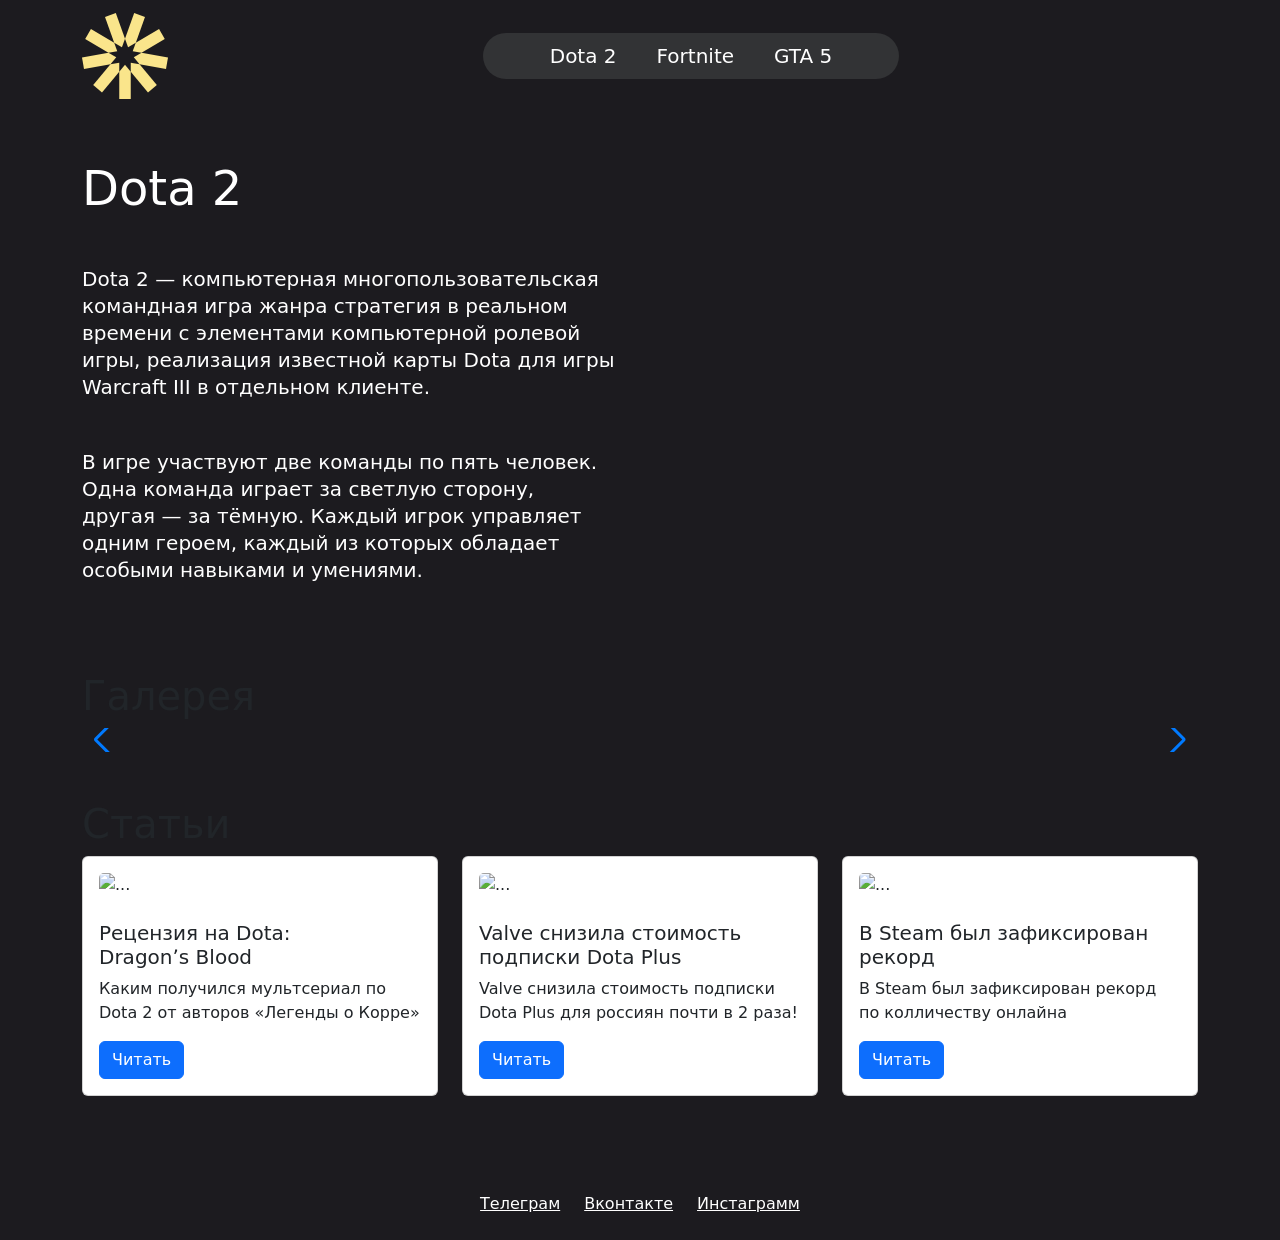
==== dota.html @ 769ca0dd "Update dota.html" ====
<!DOCTYPE html>
<html lang="en">
  <head>
    <meta charset="UTF-8">
    <meta http-equiv="X-UA-Compatible" content="IE=edge">
    <meta name="viewport" content="width=device-width, initial-scale=1.0">
    <title>Dota 2</title>
    <!-- Swiper CSS-->
    <link rel="stylesheet" href="https://cdn.jsdelivr.net/npm/swiper@8/swiper-bundle.min.css">
    <!-- Bootstrap CSS-->
    <link href="https://cdn.jsdelivr.net/npm/bootstrap@5.2.3/dist/css/bootstrap.min.css" rel="stylesheet" integrity="sha384-rbsA2VBKQhggwzxH7pPCaAqO46MgnOM80zW1RWuH61DGLwZJEdK2Kadq2F9CUG65" crossorigin="anonymous">
    <!-- Свой файл стилей-->
    <link rel="stylesheet" href="style.css">
  </head>
  <body> 
    <div class="container-xl p-0">
      <nav class="navbar navbar-expand-lg menu-bg">
        <div class="container-fluid"><a class="navbar-brand" href="index.html"><img class="logo" src="./img/logo.svg" width="86" height="86" alt=""></a>
          <button class="navbar-toggler menu-btn" type="button" data-bs-toggle="collapse" data-bs-target="#navbarNavAltMarkup" aria-controls="navbarNavAltMarkup" aria-expanded="false" aria-label="Переключатель навигации"><span class="navbar-toggler-icon"></span></button>
          <div class="collapse navbar-collapse justify-content-center" id="navbarNavAltMarkup">
            <div class="navbar-nav navigation"><a class="nav-link text-white fs-5" href="dota.html">Dota 2</a><a class="nav-link text-white fs-5 mx-4" href="fortnite.html">Fortnite</a><a class="nav-link text-white fs-5" href="gta.html">GTA 5</a></div>
          </div>
        </div>
      </nav>
    </div>
    <header>
      <div class="dota-box">
        <div class="container-xl p-0">
          <div class="container">
            <div class="row">
              <div class="col-xxl-6 col-xl-6 col-lg-6 col-md-12">
                <!-- Колонка для блока с текстом-->
                <div class="hero-section pt-5">
                  <h1 class="hero-title text-white m-0">Dota 2</h1>
                  <p class="hero-desc text-white my-5">Dota 2 — компьютерная многопользовательская командная игра жанра стратегия в реальном времени с элементами компьютерной ролевой игры, реализация известной карты Dota для игры Warcraft III в отдельном клиенте.</p>
                  <p class="hero-desc text-white">В игре участвуют две команды по пять человек. Одна команда играет за светлую сторону, другая — за тёмную. Каждый игрок управляет одним героем, каждый из которых обладает особыми навыками и умениями.</p>
                </div>
              </div>
            </div>
          </div>
        </div>
        <div class="img-mobile"><img src="./img/pic/dota-big.png" alt=""></div>
      </div>
    </header>
    <main>
      <section class="gallery pt-5">
        <div class="container-xl p-0">
          <div class="container">
            <h1 class="gallery-title">Галерея</h1>
            <!-- Swiper-->
            <div class="swiper mySwiper">
              <div class="swiper-wrapper">
                <div class="swiper-slide"><img src="./img/pic/slider/dota-slide-1.png" alt=""></div>
                <div class="swiper-slide"><img src="./img/pic/slider/dota-slide-2.png" alt=""></div>
              </div>
              <div class="swiper-button-next"></div>
              <div class="swiper-button-prev"></div>
            </div>
          </div>
        </div>
      </section>
      <section class="articles py-5">
        <div class="container-xl p-0">
          <div class="container">
            <h1 class="gallery-title">Статьи</h1>
            <div class="row">
              <div class="col-md-4">
                <div class="card">
                  <div class="card-body"><img class="card-img-top mb-4" src="./img/pic/articles/dota-article-1.png" alt="...">
                    <h5 class="card-title">Рецензия на Dota: <br> Dragonʼs Blood </h5>
                    <p class="card-text">Каким получился мультсериал по Dota 2 от авторов «Легенды о Корре» </p><a class="btn btn-primary" href="#">Читать</a>
                  </div>
                </div>
              </div>
              <div class="col-md-4">
                <div class="card">
                  <div class="card-body"><img class="card-img-top mb-4" src="./img/pic/articles/dota-article-2.png" alt="...">
                    <h5 class="card-title">Valve снизила стоимость подписки Dota Plus </h5>
                    <p class="card-text">Valve снизила стоимость подписки Dota Plus для россиян почти в 2 раза! </p><a class="btn btn-primary" href="#">Читать</a>
                  </div>
                </div>
              </div>
              <div class="col-md-4">
                <div class="card">
                  <div class="card-body"><img class="card-img-top mb-4" src="./img/pic/articles/dota-article-3.png" alt="...">
                    <h5 class="card-title">В Steam был зафиксирован рекорд </h5>
                    <p class="card-text">В Steam был зафиксирован рекорд по колличеству онлайна</p><a class="btn btn-primary" href="#">Читать</a>
                  </div>
                </div>
              </div>
            </div>
          </div>
        </div>
      </section>
    </main>
    <footer>
      <div class="footer-content container d-flex justify-content-center mt-5 pb-4"><a class="text-white footer-link" href="">Телеграм</a><a class="text-white footer-link" href="">Вконтакте</a><a class="text-white footer-link" href="">Инстаграмм</a></div>
    </footer>
    <!-- Swiper JS-->
    <script src="https://cdn.jsdelivr.net/npm/swiper@8/swiper-bundle.min.js"></script>
    <!-- Bootstrap JS-->
    <script src="https://cdn.jsdelivr.net/npm/bootstrap@5.2.3/dist/js/bootstrap.bundle.min.js" crossorigin="anonymous"></script>
    <script src="./swiper-slider.js"></script>
  </body>
</html>
---- style.css ----
*{
    margin: 0;
    box-sizing: border-box;
}
body{
    background: #1c1b1f;
}
.navigation{
    background-color: #323335;
    border-radius: 24px;
    width: 416px;
    justify-content: center;
}
@media (max-width: 991px){
    .menu-bg{
        background-color: #323335;
    }
    .menu-btn{
        background-color: #fff;
    }
    .nav-link:nth-child(2){
        margin: 0 !important;
    }
    .btn-purple{
        display: block;
    }
}
.hero-title{
    font-size: 64px;
    line-height: 1.2;
}
.hero-desc{
    line-height: 1.35;
    font-size: 24px;
}
.btn-purple{
    background-color: #8d46f6;
    padding: 16px 40px;
    transition: background 0.2s ease-in-out;
}
.btn-purple:hover{
    background-color: #753dca;
}
@media(max-width: 1400px){
    .hero-title{
        font-size: 48px;
    }
    .hero-desc{
        font-size: 20px;
    }
}
.gta-img{
    flex: 1.5;
    height: 330px;
    display: flex;
    justify-content: center;
    align-items: flex-end;
    border-radius: 56px;
    margin-right: 8px;
    background-color: #8b72ff;
    transition: 0.2s ease-in;
}
.gta-img:hover{
    background-color: #8d46f6;
}
.fortnite-img{
    flex: 1;
    height: 330px;
    display: flex;
    justify-content: center;
    align-items: flex-end;
    border-radius: 56px;
    margin-left: 8px;
    background-color: #fdf386;
    transition: 0.2s ease-in;
    overflow-y: clip;
}
.fortnite-img:hover{
    background-color: #71e66e;
}
.dota-img{
    width: 100%;
    height: 330px;
    display: flex;
    justify-content: center;
    align-items: flex-end;
    border-radius: 56px;
    background-color: #69adfd;
    transition: 0.2s ease-in;
    overflow-y: clip;
}
.dota-img img{
    object-fit: contain;
    width: 100%;
    object-position: center;
    height: 100%;
}
.dota-img:hover{
    background-color: #fcb8ff;
}
.footer-link:nth-child(2){
    margin: 0 24px;
}
@media(max-width: 420px){
    .first-card-row{
        flex-direction: column;
    }
    .gta-img{
        margin-right: 0;
        margin-bottom: 24px;
    }
    .fortnite-img{
        margin: 0;
    }
    .hero-title{
        font-size: 38px;
    }
    .footer-content{
        flex-direction: column;
    }
    .footer-link:nth-child(2){
        margin: 0;
    }
}
.logo{
    animation-name: rotation;
    animation-duration: 8s;
    animation-iteration-count: infinite;
    animation-timing-function: linear;
}
.logo:hover{
    animation-play-state: paused;
}
@keyframes rotation{
    0%{
        transform: rotate(0deg);
    }
    100%{
        transform: rotate(360deg);
    }
}
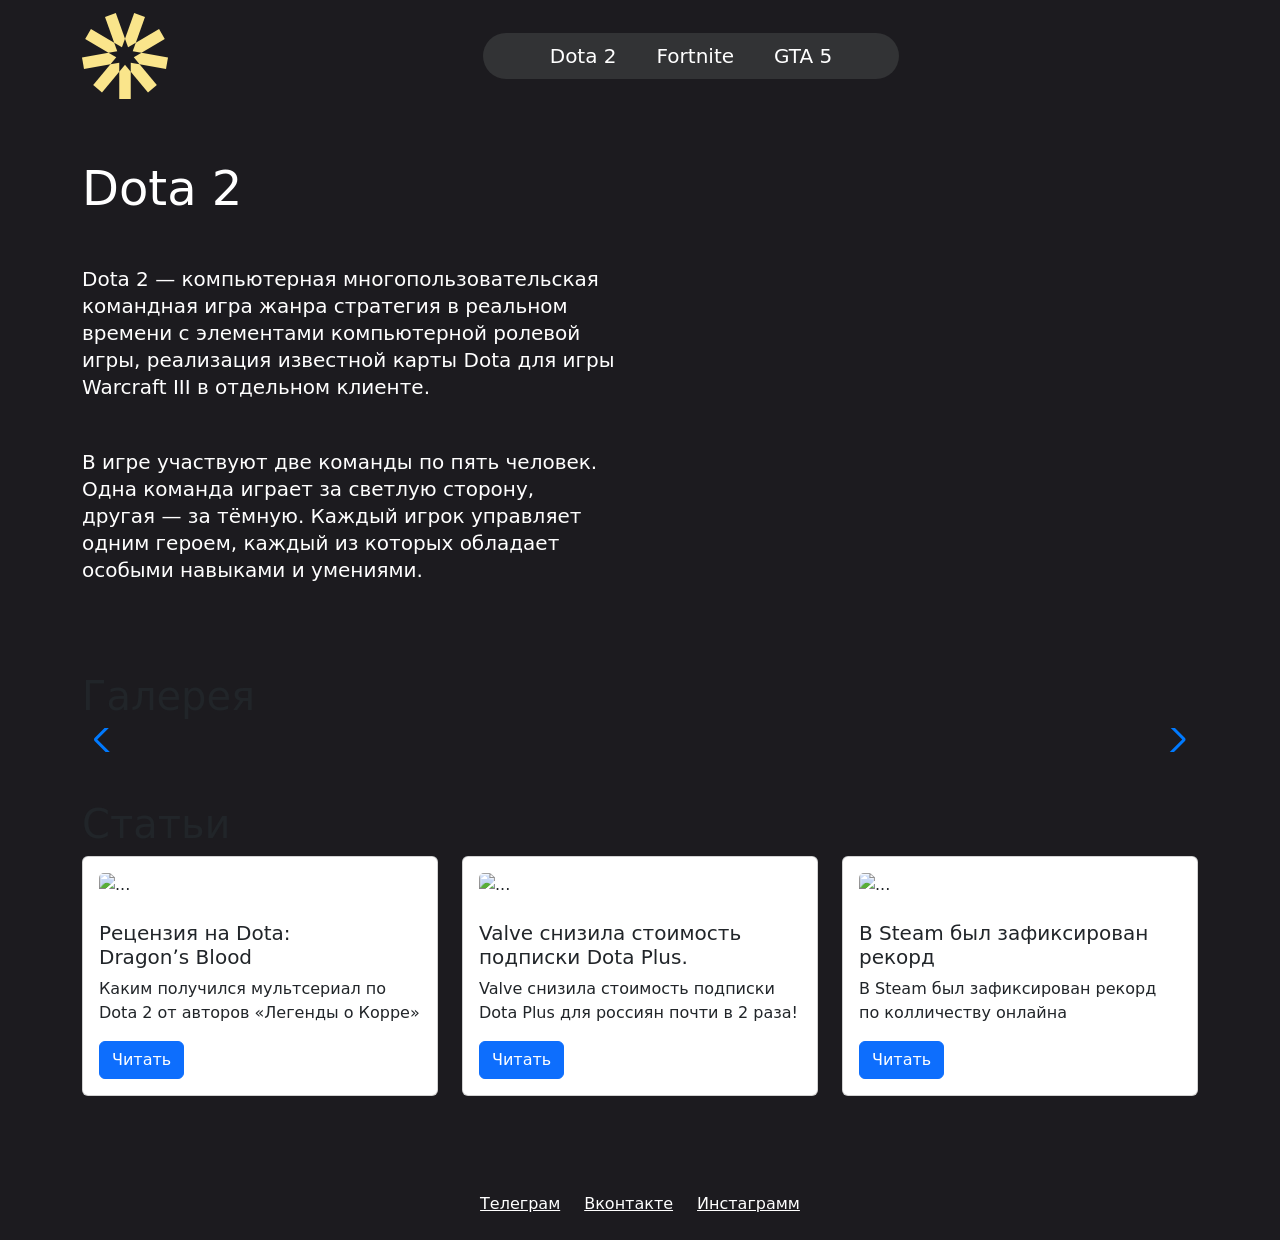
==== commit 4f428ceb: "Update dota.html" ====
--- a/dota.html
+++ b/dota.html
@@ -75,7 +75,7 @@
               <div class="col-md-4">
                 <div class="card">
                   <div class="card-body"><img class="card-img-top mb-4" src="./img/pic/articles/dota-article-2.png" alt="...">
-                    <h5 class="card-title">Valve снизила стоимость подписки Dota Plus </h5>
+                    <h5 class="card-title">Valve снизила стоимость подписки Dota Plus. </h5>
                     <p class="card-text">Valve снизила стоимость подписки Dota Plus для россиян почти в 2 раза! </p><a class="btn btn-primary" href="#">Читать</a>
                   </div>
                 </div>
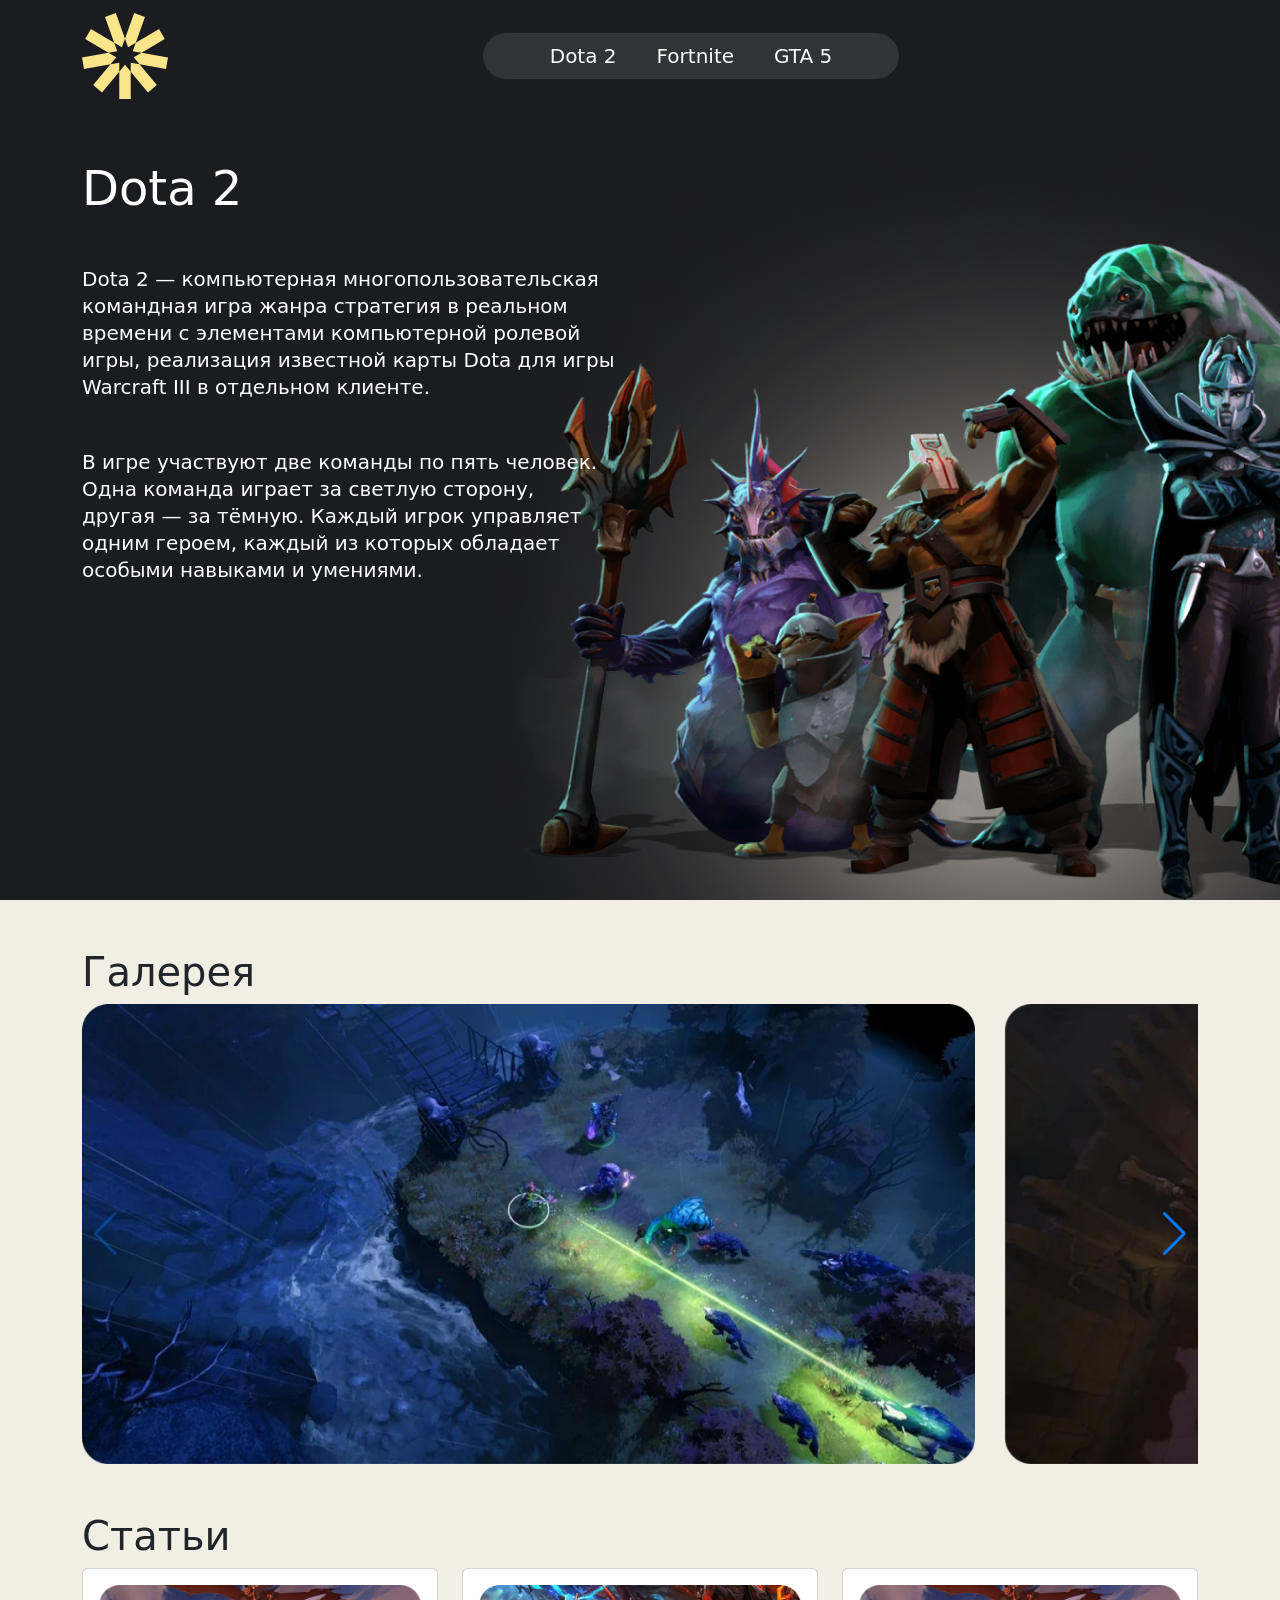
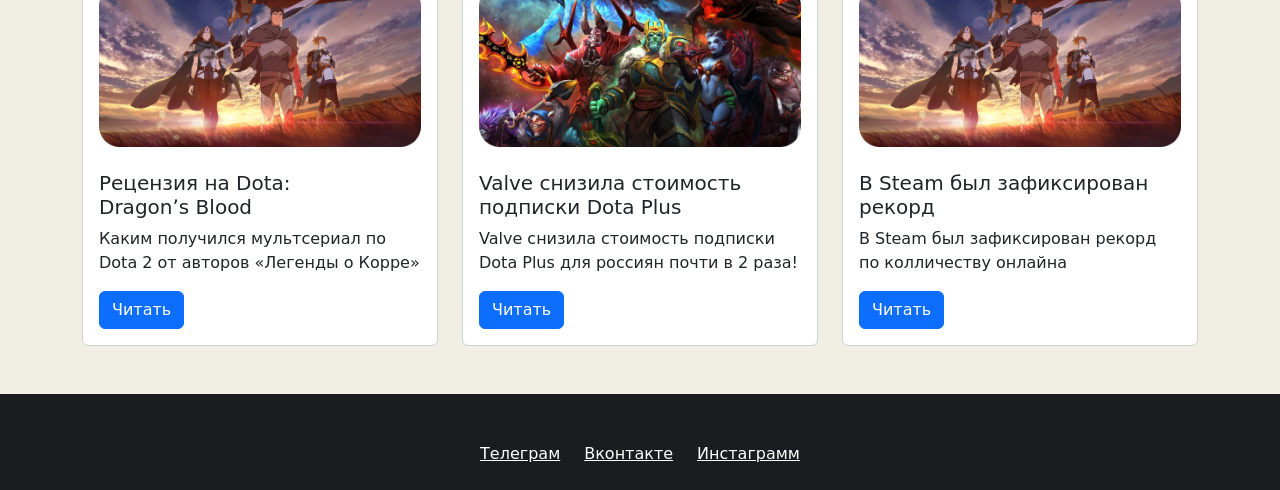
==== commit c7d0ce97: "Commit #Alpha" ====
--- a/dota.html
+++ b/dota.html
@@ -1,105 +1,105 @@
-<!DOCTYPE html>
-<html lang="en">
-  <head>
-    <meta charset="UTF-8">
-    <meta http-equiv="X-UA-Compatible" content="IE=edge">
-    <meta name="viewport" content="width=device-width, initial-scale=1.0">
-    <title>Dota 2</title>
-    <!-- Swiper CSS-->
-    <link rel="stylesheet" href="https://cdn.jsdelivr.net/npm/swiper@8/swiper-bundle.min.css">
-    <!-- Bootstrap CSS-->
-    <link href="https://cdn.jsdelivr.net/npm/bootstrap@5.2.3/dist/css/bootstrap.min.css" rel="stylesheet" integrity="sha384-rbsA2VBKQhggwzxH7pPCaAqO46MgnOM80zW1RWuH61DGLwZJEdK2Kadq2F9CUG65" crossorigin="anonymous">
-    <!-- Свой файл стилей-->
-    <link rel="stylesheet" href="style.css">
-  </head>
-  <body> 
-    <div class="container-xl p-0">
-      <nav class="navbar navbar-expand-lg menu-bg">
-        <div class="container-fluid"><a class="navbar-brand" href="index.html"><img class="logo" src="./img/logo.svg" width="86" height="86" alt=""></a>
-          <button class="navbar-toggler menu-btn" type="button" data-bs-toggle="collapse" data-bs-target="#navbarNavAltMarkup" aria-controls="navbarNavAltMarkup" aria-expanded="false" aria-label="Переключатель навигации"><span class="navbar-toggler-icon"></span></button>
-          <div class="collapse navbar-collapse justify-content-center" id="navbarNavAltMarkup">
-            <div class="navbar-nav navigation"><a class="nav-link text-white fs-5" href="dota.html">Dota 2</a><a class="nav-link text-white fs-5 mx-4" href="fortnite.html">Fortnite</a><a class="nav-link text-white fs-5" href="gta.html">GTA 5</a></div>
-          </div>
-        </div>
-      </nav>
-    </div>
-    <header>
-      <div class="dota-box">
-        <div class="container-xl p-0">
-          <div class="container">
-            <div class="row">
-              <div class="col-xxl-6 col-xl-6 col-lg-6 col-md-12">
-                <!-- Колонка для блока с текстом-->
-                <div class="hero-section pt-5">
-                  <h1 class="hero-title text-white m-0">Dota 2</h1>
-                  <p class="hero-desc text-white my-5">Dota 2 — компьютерная многопользовательская командная игра жанра стратегия в реальном времени с элементами компьютерной ролевой игры, реализация известной карты Dota для игры Warcraft III в отдельном клиенте.</p>
-                  <p class="hero-desc text-white">В игре участвуют две команды по пять человек. Одна команда играет за светлую сторону, другая — за тёмную. Каждый игрок управляет одним героем, каждый из которых обладает особыми навыками и умениями.</p>
-                </div>
-              </div>
-            </div>
-          </div>
-        </div>
-        <div class="img-mobile"><img src="./img/pic/dota-big.png" alt=""></div>
-      </div>
-    </header>
-    <main>
-      <section class="gallery pt-5">
-        <div class="container-xl p-0">
-          <div class="container">
-            <h1 class="gallery-title">Галерея</h1>
-            <!-- Swiper-->
-            <div class="swiper mySwiper">
-              <div class="swiper-wrapper">
-                <div class="swiper-slide"><img src="./img/pic/slider/dota-slide-1.png" alt=""></div>
-                <div class="swiper-slide"><img src="./img/pic/slider/dota-slide-2.png" alt=""></div>
-              </div>
-              <div class="swiper-button-next"></div>
-              <div class="swiper-button-prev"></div>
-            </div>
-          </div>
-        </div>
-      </section>
-      <section class="articles py-5">
-        <div class="container-xl p-0">
-          <div class="container">
-            <h1 class="gallery-title">Статьи</h1>
-            <div class="row">
-              <div class="col-md-4">
-                <div class="card">
-                  <div class="card-body"><img class="card-img-top mb-4" src="./img/pic/articles/dota-article-1.png" alt="...">
-                    <h5 class="card-title">Рецензия на Dota: <br> Dragonʼs Blood </h5>
-                    <p class="card-text">Каким получился мультсериал по Dota 2 от авторов «Легенды о Корре» </p><a class="btn btn-primary" href="#">Читать</a>
-                  </div>
-                </div>
-              </div>
-              <div class="col-md-4">
-                <div class="card">
-                  <div class="card-body"><img class="card-img-top mb-4" src="./img/pic/articles/dota-article-2.png" alt="...">
-                    <h5 class="card-title">Valve снизила стоимость подписки Dota Plus. </h5>
-                    <p class="card-text">Valve снизила стоимость подписки Dota Plus для россиян почти в 2 раза! </p><a class="btn btn-primary" href="#">Читать</a>
-                  </div>
-                </div>
-              </div>
-              <div class="col-md-4">
-                <div class="card">
-                  <div class="card-body"><img class="card-img-top mb-4" src="./img/pic/articles/dota-article-3.png" alt="...">
-                    <h5 class="card-title">В Steam был зафиксирован рекорд </h5>
-                    <p class="card-text">В Steam был зафиксирован рекорд по колличеству онлайна</p><a class="btn btn-primary" href="#">Читать</a>
-                  </div>
-                </div>
-              </div>
-            </div>
-          </div>
-        </div>
-      </section>
-    </main>
-    <footer>
-      <div class="footer-content container d-flex justify-content-center mt-5 pb-4"><a class="text-white footer-link" href="">Телеграм</a><a class="text-white footer-link" href="">Вконтакте</a><a class="text-white footer-link" href="">Инстаграмм</a></div>
-    </footer>
-    <!-- Swiper JS-->
-    <script src="https://cdn.jsdelivr.net/npm/swiper@8/swiper-bundle.min.js"></script>
-    <!-- Bootstrap JS-->
-    <script src="https://cdn.jsdelivr.net/npm/bootstrap@5.2.3/dist/js/bootstrap.bundle.min.js" crossorigin="anonymous"></script>
-    <script src="./swiper-slider.js"></script>
-  </body>
-</html>
+<!DOCTYPE html>
+<html lang="en">
+  <head>
+    <meta charset="UTF-8">
+    <meta http-equiv="X-UA-Compatible" content="IE=edge">
+    <meta name="viewport" content="width=device-width, initial-scale=1.0">
+    <title>Dota 2</title>
+    <!-- Swiper CSS-->
+    <link rel="stylesheet" href="https://cdn.jsdelivr.net/npm/swiper@8/swiper-bundle.min.css">
+    <!-- Bootstrap CSS-->
+    <link href="https://cdn.jsdelivr.net/npm/bootstrap@5.2.3/dist/css/bootstrap.min.css" rel="stylesheet" integrity="sha384-rbsA2VBKQhggwzxH7pPCaAqO46MgnOM80zW1RWuH61DGLwZJEdK2Kadq2F9CUG65" crossorigin="anonymous">
+    <!-- Свой файл стилей-->
+    <link rel="stylesheet" href="style.css">
+  </head>
+  <body> 
+    <div class="container-xl p-0">
+      <nav class="navbar navbar-expand-lg menu-bg">
+        <div class="container-fluid"><a class="navbar-brand" href="index.html"><img class="logo" src="./img/logo.svg" width="86" height="86" alt=""></a>
+          <button class="navbar-toggler menu-btn" type="button" data-bs-toggle="collapse" data-bs-target="#navbarNavAltMarkup" aria-controls="navbarNavAltMarkup" aria-expanded="false" aria-label="Переключатель навигации"><span class="navbar-toggler-icon"></span></button>
+          <div class="collapse navbar-collapse justify-content-center" id="navbarNavAltMarkup">
+            <div class="navbar-nav navigation"><a class="nav-link text-white fs-5" href="dota.html">Dota 2</a><a class="nav-link text-white fs-5 mx-4" href="fortnite.html">Fortnite</a><a class="nav-link text-white fs-5" href="gta.html">GTA 5</a></div>
+          </div>
+        </div>
+      </nav>
+    </div>
+    <header>
+      <div class="dota-box">
+        <div class="container-xl p-0">
+          <div class="container">
+            <div class="row">
+              <div class="col-xxl-6 col-xl-6 col-lg-6 col-md-12">
+                <!-- Колонка для блока с текстом-->
+                <div class="hero-section pt-5">
+                  <h1 class="hero-title text-white m-0">Dota 2</h1>
+                  <p class="hero-desc text-white my-5">Dota 2 — компьютерная многопользовательская командная игра жанра стратегия в реальном времени с элементами компьютерной ролевой игры, реализация известной карты Dota для игры Warcraft III в отдельном клиенте.</p>
+                  <p class="hero-desc text-white">В игре участвуют две команды по пять человек. Одна команда играет за светлую сторону, другая — за тёмную. Каждый игрок управляет одним героем, каждый из которых обладает особыми навыками и умениями.</p>
+                </div>
+              </div>
+            </div>
+          </div>
+        </div>
+        <div class="img-mobile"><img src="./img/pic/dota-big.png" alt=""></div>
+      </div>
+    </header>
+    <main>
+      <section class="gallery pt-5">
+        <div class="container-xl p-0">
+          <div class="container">
+            <h1 class="gallery-title">Галерея</h1>
+            <!-- Swiper-->
+            <div class="swiper mySwiper">
+              <div class="swiper-wrapper">
+                <div class="swiper-slide"><img src="./img/pic/slider/dota-slide-1.png" alt=""></div>
+                <div class="swiper-slide"><img src="./img/pic/slider/dota-slide-2.png" alt=""></div>
+              </div>
+              <div class="swiper-button-next"></div>
+              <div class="swiper-button-prev"></div>
+            </div>
+          </div>
+        </div>
+      </section>
+      <section class="articles py-5">
+        <div class="container-xl p-0">
+          <div class="container">
+            <h1 class="gallery-title">Статьи</h1>
+            <div class="row">
+              <div class="col-md-4">
+                <div class="card">
+                  <div class="card-body"><img class="card-img-top mb-4" src="./img/pic/articles/dota-article-1.png" alt="...">
+                    <h5 class="card-title">Рецензия на Dota: <br> Dragonʼs Blood </h5>
+                    <p class="card-text">Каким получился мультсериал по Dota 2 от авторов «Легенды о Корре» </p><a class="btn btn-primary" href="#">Читать</a>
+                  </div>
+                </div>
+              </div>
+              <div class="col-md-4">
+                <div class="card">
+                  <div class="card-body"><img class="card-img-top mb-4" src="./img/pic/articles/dota-article-2.png" alt="...">
+                    <h5 class="card-title">Valve снизила стоимость подписки Dota Plus </h5>
+                    <p class="card-text">Valve снизила стоимость подписки Dota Plus для россиян почти в 2 раза! </p><a class="btn btn-primary" href="#">Читать</a>
+                  </div>
+                </div>
+              </div>
+              <div class="col-md-4">
+                <div class="card">
+                  <div class="card-body"><img class="card-img-top mb-4" src="./img/pic/articles/dota-article-3.png" alt="...">
+                    <h5 class="card-title">В Steam был зафиксирован рекорд </h5>
+                    <p class="card-text">В Steam был зафиксирован рекорд по колличеству онлайна</p><a class="btn btn-primary" href="#">Читать</a>
+                  </div>
+                </div>
+              </div>
+            </div>
+          </div>
+        </div>
+      </section>
+    </main>
+    <footer>
+      <div class="footer-content container d-flex justify-content-center mt-5 pb-4"><a class="text-white footer-link" href="">Телеграм</a><a class="text-white footer-link" href="">Вконтакте</a><a class="text-white footer-link" href="">Инстаграмм</a></div>
+    </footer>
+    <!-- Swiper JS-->
+    <script src="https://cdn.jsdelivr.net/npm/swiper@8/swiper-bundle.min.js"></script>
+    <!-- Bootstrap JS-->
+    <script src="https://cdn.jsdelivr.net/npm/bootstrap@5.2.3/dist/js/bootstrap.bundle.min.js" crossorigin="anonymous"></script>
+    <script src="./swiper-slider.js"></script>
+  </body>
+</html>
--- a/style.css
+++ b/style.css
@@ -1,141 +1,217 @@
-*{
+* {
+  margin: 0;
+  box-sizing: border-box;
+}
+body {
+  background: #1b1c1f;
+}
+.navigation {
+  background-color: #323335;
+  border-radius: 24px;
+  width: 416px;
+  justify-content: center;
+}
+
+.logo {
+  animation-name: rotation;
+  animation-duration: 8s;
+  animation-iteration-count: infinite;
+  animation-timing-function: linear;
+}
+
+.logo:hover {
+  animation-play-state: paused;
+}
+
+@keyframes rotation {
+  0% {
+    transform: rotate(0deg);
+  }
+  100% {
+    transform: rotate(360deg);
+  }
+}
+
+.dota-box {
+  height: calc(100vh - 112px);
+  background-image: url("./img/pic/dota-big.png");
+  background-repeat: no-repeat;
+  background-position: bottom right;
+  background-size: contain;
+}
+.gta-box {
+  height: calc(100vh - 112px);
+  background-image: url("./img/pic/gta-big.png");
+  background-repeat: no-repeat;
+  background-position: bottom right;
+  background-size: contain;
+}
+.fortnite-box {
+  height: calc(100vh - 112px);
+  background-image: url("./img/pic/fortnite-big.png");
+  background-repeat: no-repeat;
+  background-position: bottom right;
+  background-size: contain;
+}
+.img-mobile {
+  display: none;
+}
+
+.gallery, .articles {
+  background-color: #F1EFE4;
+}
+
+.swiper {
+  width: 100%;
+  height: 100%;
+}
+.swiper-slide {
+  text-align: center;
+  font-size: 18px;
+  background: #fff;
+  background: transparent;
+  display: flex;
+  align-items: center;
+}
+.swiper-slide img {
+  display: block;
+  width: 100%;
+  height: 100%;
+  object-fit: cover;
+}
+.swiper-slide {
+  width: 80%;
+}
+
+
+@media (max-width: 991px) {
+  .menu-bg {
+    background-color: #323335;
+  }
+  .menu-btn {
+    background-color: #fff;
+  }
+  .nav-link:nth-child(2) {
+    margin: 0 !important;
+  }
+  .btn-purple {
+    display: block;
+  }
+  .dota-box, .fortnite-box, .gta-box {
+    height: 100%;
+    background-image: none;
+  }
+  .img-mobile {
+    display: flex;
+    justify-content: flex-end;
+  }
+  .img-mobile img {
+    width: 450px;
+  }
+}
+
+.hero-title {
+  font-size: 64px;
+  line-height: 1.2;
+}
+.hero-desc {
+  line-height: 1.35;
+  font-size: 24px;
+}
+.btn-purple {
+  background-color: #8d46f6;
+  padding: 16px 40px;
+  transition: background 0.2s ease-in-out;
+}
+.btn-purple:hover {
+  background-color: #753dca;
+}
+@media (max-width: 1400px) {
+  .hero-title {
+    font-size: 48px;
+  }
+  .hero-desc {
+    font-size: 20px;
+  }
+}
+
+.gta-img {
+  flex: 1.5;
+  height: 330px;
+  display: flex;
+  justify-content: center;
+  align-items: flex-end;
+  border-radius: 56px;
+  margin-right: 8px;
+  background-color: #8b72ff;
+  transition: 0.2s ease-in;
+}
+.gta-img:hover {
+  background-color: #8d46f6;
+}
+
+.fortnite-img {
+  flex: 1;
+  height: 330px;
+  display: flex;
+  justify-content: center;
+  align-items: flex-end;
+  border-radius: 56px;
+  margin-left: 8px;
+  background-color: #fdf386;
+  transition: 0.2s ease-in;
+  overflow-y: clip;
+}
+.fortnite-img:hover {
+  background-color: #71e66e;
+}
+
+.dota-img {
+  width: 100%;
+  height: 330px;
+  display: flex;
+  justify-content: center;
+  align-items: flex-end;
+  border-radius: 56px;
+  background-color: #69adfd;
+  transition: 0.2s ease-in;
+  overflow-y: clip;
+}
+.dota-img img {
+  object-fit: contain;
+  width: 100%;
+  object-position: center;
+  height: 100%;
+}
+.dota-img:hover {
+  background-color: #fcb8ff;
+}
+
+.footer-link:nth-child(2) {
+  margin: 0 24px;
+}
+
+@media (max-width: 420px) {
+  .first-card-row {
+    flex-direction: column;
+  }
+  .gta-img {
+    margin-right: 0;
+    margin-bottom: 24px;
+  }
+  .fortnite-img {
     margin: 0;
-    box-sizing: border-box;
-}
-body{
-    background: #1c1b1f;
-}
-.navigation{
-    background-color: #323335;
-    border-radius: 24px;
-    width: 416px;
-    justify-content: center;
-}
-@media (max-width: 991px){
-    .menu-bg{
-        background-color: #323335;
-    }
-    .menu-btn{
-        background-color: #fff;
-    }
-    .nav-link:nth-child(2){
-        margin: 0 !important;
-    }
-    .btn-purple{
-        display: block;
-    }
-}
-.hero-title{
-    font-size: 64px;
-    line-height: 1.2;
-}
-.hero-desc{
-    line-height: 1.35;
-    font-size: 24px;
-}
-.btn-purple{
-    background-color: #8d46f6;
-    padding: 16px 40px;
-    transition: background 0.2s ease-in-out;
-}
-.btn-purple:hover{
-    background-color: #753dca;
-}
-@media(max-width: 1400px){
-    .hero-title{
-        font-size: 48px;
-    }
-    .hero-desc{
-        font-size: 20px;
-    }
-}
-.gta-img{
-    flex: 1.5;
-    height: 330px;
-    display: flex;
-    justify-content: center;
-    align-items: flex-end;
-    border-radius: 56px;
-    margin-right: 8px;
-    background-color: #8b72ff;
-    transition: 0.2s ease-in;
-}
-.gta-img:hover{
-    background-color: #8d46f6;
-}
-.fortnite-img{
-    flex: 1;
-    height: 330px;
-    display: flex;
-    justify-content: center;
-    align-items: flex-end;
-    border-radius: 56px;
-    margin-left: 8px;
-    background-color: #fdf386;
-    transition: 0.2s ease-in;
-    overflow-y: clip;
-}
-.fortnite-img:hover{
-    background-color: #71e66e;
-}
-.dota-img{
-    width: 100%;
-    height: 330px;
-    display: flex;
-    justify-content: center;
-    align-items: flex-end;
-    border-radius: 56px;
-    background-color: #69adfd;
-    transition: 0.2s ease-in;
-    overflow-y: clip;
-}
-.dota-img img{
-    object-fit: contain;
-    width: 100%;
-    object-position: center;
-    height: 100%;
-}
-.dota-img:hover{
-    background-color: #fcb8ff;
-}
-.footer-link:nth-child(2){
-    margin: 0 24px;
-}
-@media(max-width: 420px){
-    .first-card-row{
-        flex-direction: column;
-    }
-    .gta-img{
-        margin-right: 0;
-        margin-bottom: 24px;
-    }
-    .fortnite-img{
-        margin: 0;
-    }
-    .hero-title{
-        font-size: 38px;
-    }
-    .footer-content{
-        flex-direction: column;
-    }
-    .footer-link:nth-child(2){
-        margin: 0;
-    }
-}
-.logo{
-    animation-name: rotation;
-    animation-duration: 8s;
-    animation-iteration-count: infinite;
-    animation-timing-function: linear;
-}
-.logo:hover{
-    animation-play-state: paused;
-}
-@keyframes rotation{
-    0%{
-        transform: rotate(0deg);
-    }
-    100%{
-        transform: rotate(360deg);
-    }
-}+  }
+  .hero-title {
+    font-size: 38px;
+  }
+  .footer-content {
+    flex-direction: column;
+  }
+  .footer-link:nth-child(2) {
+    margin: 0;
+  }
+  .img-mobile img {
+    width: 350px;
+  }
+}
